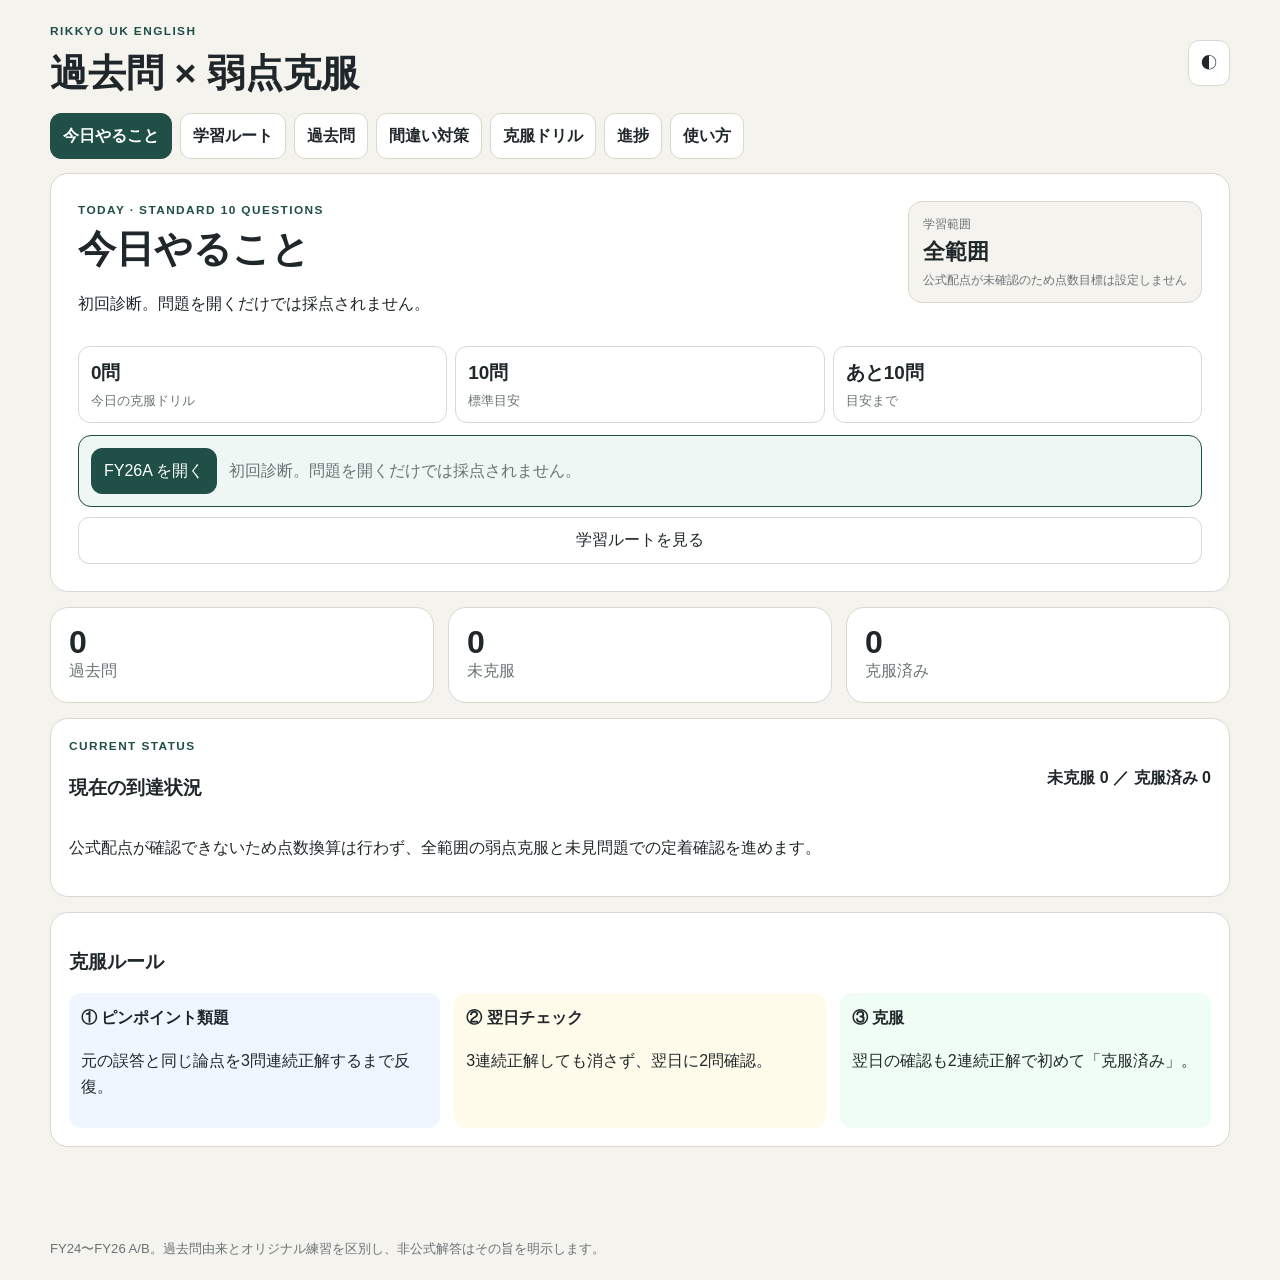
==== index.html @ 2e5125b4 "Make exam history accessible from past exams and each exam card" ====
<!doctype html>
<html lang="ja">
<head>
<meta charset="utf-8">
<meta name="viewport" content="width=device-width,initial-scale=1">
<meta name="theme-color" content="#1f4f46">
<meta name="robots" content="noindex,nofollow,noarchive,nosnippet,noimageindex">
<meta name="googlebot" content="noindex,nofollow,noarchive,nosnippet,noimageindex">
<meta name="description" content="立教英国学院 英語 FY24〜FY26 A/B 過去問×弱点克服">
<title>立教英国学院 英語｜過去問×弱点克服</title>
<link rel="stylesheet" href="schools/rikkyo/theme.css">
<link rel="stylesheet" href="ui/base.css">
<link rel="stylesheet" href="schools/rikkyo/ui-compat.css?v=20261025-history1">
<link rel="stylesheet" href="ui/writing-feedback.css">
</head>
<body>
<div id="shared-ui-header"></div>
<div id="shared-ui-nav"></div>
<main id="app"><section class="card">読み込み中…</section></main>
<div id="shared-ui-footer"></div>
<script src="engine/core.js"></script>
<script src="engine/contract.js"></script>
<script src="schools/rikkyo/config.js"></script>
<script src="schools/rikkyo/policy.js"></script>
<script src="engine/bootstrap.js"></script>
<script src="ui/contract.js"></script>
<script src="schools/rikkyo/ui.js"></script>
<script src="ui/shell.js"></script>
<script src="ui/components.js"></script>
<script src="ui/exam-session.js"></script>
<script src="ui/answer-widgets.js"></script>
<script src="ui/today-presenter.js"></script>
<script>window.ENGLISH_UI_SHELL.mount(window.ENGLISH_SCHOOL_UI);</script>
<script src="schools/rikkyo/writingTasks.js"></script>
<script src="schools/rikkyo/writingPractice.js"></script>
<script src="ui/writing-feedback.js?v=1.0.3"></script>
<script src="app.js?v=1.0.3-history1"></script>
<script src="schools/rikkyo/progressProjection.js?v=answers1"></script>
<script src="shared-progress-transport.js?v=answers1"></script>
<script src="answer-record.js?v=1"></script>
<script src="progress-sync.js?v=answers1"></script>
</body>
</html>
---- schools/rikkyo/theme.css ----
:root{--bg:#f4f3ee;--card:#fff;--paper:#fffefa;--ink:#20272a;--muted:#6b7475;--line:#d9d8d0;--brand:#1f4f46;--soft:#eef7f4;--ok:#166534;--okbg:#f0fdf4;--warn:#92400e;--warnbg:#fffbeb;--blue:#1d4ed8;--bluebg:#eff6ff;--bad:#9f1239;--badbg:#fff1f2}
html.dark{--bg:#151918;--card:#222827;--paper:#202524;--ink:#f3f6f5;--muted:#b8c1bf;--line:#414a48;--brand:#82c7ba;--soft:#17322d;--ok:#86efac;--okbg:#173321;--warn:#facc15;--warnbg:#362e13;--blue:#93c5fd;--bluebg:#172440;--bad:#fda4af;--badbg:#3a2024}

.source-block{margin:14px 0 16px;border:1px solid var(--line);border-radius:14px;overflow:hidden;background:var(--paper)}
.source-block-title{display:flex;justify-content:space-between;gap:10px;padding:10px 14px;border-bottom:1px solid var(--line);background:var(--bluebg)}
.source-block-title span{font-size:.78rem;color:var(--muted)}
.source-block .passage{border:0;border-radius:0;max-height:420px}
.source-token-list{margin-top:10px}
.token.disabled,.token:disabled{opacity:.4;cursor:not-allowed}
.missing-word-row{display:grid;grid-template-columns:minmax(0,1fr) auto;gap:8px;margin:10px 0}
.reorder-answer{min-height:52px;display:flex;align-items:center;flex-wrap:wrap;gap:6px;font-family:Georgia,"Times New Roman",serif}
@media(max-width:700px){.missing-word-row{grid-template-columns:1fr}.source-block-title{display:grid}}
/* Source token spans need explicit wrapping on narrow screens. */
.token-list{display:flex;flex-wrap:wrap;gap:7px}
---- ui/base.css ----
*{box-sizing:border-box}body{margin:0;background:var(--bg);color:var(--ink);font-family:-apple-system,BlinkMacSystemFont,"Segoe UI","Hiragino Sans","Yu Gothic",Meiryo,sans-serif;line-height:1.65}
button,input,select,textarea{font:inherit}button{cursor:pointer;border:1px solid var(--line);background:var(--card);color:var(--ink);border-radius:11px;padding:9px 12px}
button:disabled{cursor:not-allowed;opacity:.58}.today-complete{border-color:color-mix(in srgb,var(--ok) 45%,var(--line));background:var(--okbg)}.completion-mark{display:inline-flex;align-items:center;border-radius:999px;padding:8px 12px;background:var(--okbg);color:var(--ok);font-weight:900}.today-assigned{border-color:color-mix(in srgb,var(--blue) 45%,var(--line));box-shadow:inset 4px 0 0 var(--blue)}
header{max-width:1220px;margin:auto;padding:22px 20px 9px;display:flex;justify-content:space-between;align-items:center}.eyebrow{font-size:.74rem;font-weight:900;letter-spacing:.12em;color:var(--brand)}h1{margin:0;font-size:clamp(1.55rem,4vw,2.35rem)}
nav{max-width:1220px;margin:auto;padding:0 20px 14px;display:flex;gap:8px;overflow:auto}nav button{white-space:nowrap;font-weight:750}nav button.active,.primary{background:var(--brand);border-color:var(--brand);color:white}
main{max-width:1220px;margin:auto;padding:0 20px 56px}.card{background:var(--card);border:1px solid var(--line);border-radius:18px;padding:18px;margin-bottom:15px}.hero{padding:27px}.hero h2{font-size:clamp(1.5rem,4vw,2.35rem);margin:.25rem 0}
.grid{display:grid;gap:14px}.two{grid-template-columns:repeat(2,minmax(0,1fr))}.three{grid-template-columns:repeat(3,minmax(0,1fr))}.four{grid-template-columns:repeat(4,minmax(0,1fr))}.row{display:flex;gap:9px;align-items:center;flex-wrap:wrap}.space{justify-content:space-between}
.muted{color:var(--muted)}.metric{font-size:2rem;font-weight:900;line-height:1}.badge{border:1px solid var(--line);border-radius:999px;padding:3px 8px;font-size:.75rem;font-weight:850}
.notice{background:var(--soft);border:1px solid color-mix(in srgb,var(--brand) 25%,var(--line));border-radius:12px;padding:12px}.okbox{background:var(--okbg);border-radius:12px;padding:12px}.warnbox{background:var(--warnbg);border-radius:12px;padding:12px}.bluebox{background:var(--bluebg);border-radius:12px;padding:12px}
.tabs{display:flex;gap:8px;overflow:auto;margin-bottom:14px}.year.selected{background:var(--brand);color:white}
.route-inline{display:flex;align-items:center;gap:7px;overflow:auto}.route-inline span{min-width:58px;text-align:center;padding:7px 9px;border:1px solid var(--line);border-radius:999px;font-weight:900}.route-inline span.done{background:var(--okbg);color:var(--ok)}.route-inline b{color:var(--muted)}.route-list{display:grid;gap:12px}.route-step{display:grid;grid-template-columns:48px 1fr;gap:14px}.route-number{width:42px;height:42px;border-radius:50%;display:grid;place-items:center;background:var(--brand);color:#fff;font-weight:900}.route-main h3{margin:0}.route-recs{margin:12px 0;padding:10px 12px;border-left:4px solid var(--blue);background:var(--bluebg);border-radius:8px}.route-recs p{margin:4px 0 0;line-height:1.65}.route-step.protected{border-color:color-mix(in srgb,var(--warn) 45%,var(--line));background:var(--warnbg)}.status-pill{border:1px solid var(--line);border-radius:999px;padding:4px 9px;font-size:.78rem;font-weight:850}.attempt-bar{display:flex;align-items:center;justify-content:space-between;gap:10px;position:sticky;top:0;z-index:8;background:var(--card);border:1px solid var(--line);border-radius:12px;padding:9px 12px;margin-bottom:12px;box-shadow:0 4px 14px rgba(0,0,0,.08)}.attempt-summary{display:grid}.attempt-actions{display:flex!important;gap:6px}.attempt-toggle{display:none}.timer{font-variant-numeric:tabular-nums;font-weight:950;background:var(--bluebg);color:var(--blue);border-radius:999px;padding:6px 11px;white-space:nowrap}.timer.over{background:var(--soft);color:var(--brand)}.timer.practice{color:var(--muted);background:var(--bg)}
.exam-gate fieldset{border:1px solid var(--line);border-radius:13px;margin:14px 0;padding:12px;display:grid;gap:8px}.exam-gate legend{font-weight:900;padding:0 6px}.exam-gate label{display:block}.exam-gate input[type=radio]{width:20px;height:20px;vertical-align:middle}.exam-gate input[type=number]{width:90px;padding:7px;border:1px solid var(--line);border-radius:8px;background:var(--card);color:var(--ink)}
.examgrid{display:grid;grid-template-columns:minmax(0,1.4fr) minmax(340px,.6fr);gap:15px;align-items:start}.answerpanel{position:sticky;top:10px;max-height:90vh;overflow:hidden;display:flex;flex-direction:column}.answer-sheet-head{display:flex;justify-content:space-between;align-items:center;gap:8px;flex:0 0 auto}.answer-sheet-head>div{display:flex;align-items:center;justify-content:space-between;gap:10px;width:100%}.answer-sheet-head h3{margin:0}.sheet-actions{display:flex;gap:6px}.answer-sheet-body{min-height:0;overflow:auto}.sheet-toggle{display:none}.answer-jumps{display:flex;gap:6px;overflow-x:auto;position:sticky;top:0;z-index:3;background:var(--card);padding:8px 0}.answer-jumps button{white-space:nowrap;padding:6px 9px;font-size:.8rem;font-weight:800}.grade-button{width:100%;margin-top:10px}
.paper-page{background:var(--paper);border:1px solid var(--line);border-radius:14px;padding:20px;margin-bottom:14px;box-shadow:0 6px 18px rgba(0,0,0,.04)}.paper-text{font-family:Georgia,"Times New Roman","Yu Mincho",serif;font-size:.96rem;line-height:1.7}.paper-line{white-space:pre-wrap;overflow-wrap:anywhere;min-height:1.7em}.answer-pattern-line{white-space:pre;overflow-x:auto;overscroll-behavior-inline:contain;padding:2px 0 6px;scrollbar-width:thin}.subpart-line{margin-top:7px;font-weight:650}.page-label{display:flex;justify-content:space-between;align-items:center;gap:8px;font-size:.78rem;color:var(--muted);margin-bottom:12px;padding-bottom:8px;border-bottom:1px solid var(--line)}.page-label span{color:var(--brand);font-weight:900}.major-heading{display:grid;grid-template-columns:auto 1fr;gap:10px;align-items:start;margin:4px 0 14px;padding:12px;background:var(--bluebg);border-left:6px solid var(--blue);border-radius:10px;font-family:-apple-system,BlinkMacSystemFont,"Segoe UI","Hiragino Sans","Yu Gothic",Meiryo,sans-serif;scroll-margin-top:12px}.major-heading span{white-space:nowrap;background:var(--blue);color:white;border-radius:999px;padding:3px 10px;font-weight:900}.major-heading strong{font-size:1.03rem}.subquestion-heading{white-space:pre-wrap;overflow-wrap:anywhere;margin:13px 0 3px;padding:6px 8px;border-left:3px solid var(--brand);background:color-mix(in srgb,var(--soft) 60%,transparent);font-weight:800;scroll-margin-top:12px}.focus-flash{animation:focusFlash 1.3s ease}@keyframes focusFlash{0%,100%{box-shadow:none}35%{box-shadow:0 0 0 4px color-mix(in srgb,var(--blue) 45%,transparent)}}
.paper-underline{text-decoration-line:underline;text-decoration-thickness:2px;text-underline-offset:.17em;text-decoration-skip-ink:none;font-weight:600}
.answer-help{display:grid;gap:3px;background:var(--bluebg);border-radius:12px;padding:11px 12px;margin-bottom:8px;font-size:.86rem}.answer-help span{color:var(--muted)}
.q{border-bottom:1px solid var(--line);padding:14px 0}.q:last-child{border-bottom:0}.q input,.q select,.q textarea{width:100%;padding:11px;border:1px solid var(--line);border-radius:10px;background:var(--card);color:var(--ink);margin-top:6px}.q.good{background:var(--okbg);padding:10px;border-radius:10px}.q.bad{background:var(--soft);padding:10px;border-radius:10px}.q.manual{background:var(--warnbg);padding:10px;border-radius:10px}.q-meta{display:flex;justify-content:space-between;align-items:center;gap:8px}.q-meta button{padding:4px 8px;font-size:.76rem;color:var(--blue);font-weight:800}
.input-guide{display:block;margin-top:7px;font-size:.82rem;color:var(--muted)}.answer-options{display:grid;grid-template-columns:repeat(4,minmax(0,1fr));gap:7px;margin-top:7px}.answer-kana{min-height:43px;padding:7px;font-weight:900;font-size:1rem}.answer-kana.selected{background:var(--brand);border-color:var(--brand);color:#fff;box-shadow:0 0 0 2px color-mix(in srgb,var(--brand) 25%,transparent)}
.component-picker{margin-top:9px;border:1px solid var(--line);border-radius:10px;padding:8px}.component-picker.needs-input{border-color:var(--warn)}.component-picker summary{font-weight:800;cursor:pointer}.component-picker label{display:block;padding:5px}.component-picker input{width:auto!important;margin:0 6px 0 0!important}
.official-guide{margin-top:8px;border:1px solid color-mix(in srgb,var(--blue) 35%,var(--line));border-radius:10px;padding:8px;background:var(--bluebg)}.official-guide summary{cursor:pointer;font-weight:900;color:var(--blue)}.official-answer{white-space:pre-wrap;overflow-wrap:anywhere;line-height:1.55}
.ai-grading-box{margin-top:10px;padding:10px;border:1px solid color-mix(in srgb,var(--blue) 35%,var(--line));border-radius:12px;background:color-mix(in srgb,var(--bluebg) 68%,var(--card))}.ai-grading-title,.ai-input-foot,.ai-score-head,.ai-feedback-actions{display:flex;align-items:center;justify-content:space-between;gap:10px}.ai-grading-title span{padding:3px 8px;border-radius:999px;background:var(--blue);color:#fff;font-size:.72rem;font-weight:900}.ai-grading-box textarea{min-height:120px;resize:vertical}.ai-input-foot{margin-top:7px}.ai-input-foot span,.ai-feedback-actions small{color:var(--muted);font-size:.78rem}.ai-input-foot button{font-weight:850}.ai-status{min-height:1.2em;margin-top:6px;color:var(--blue)}.ai-feedback{margin-top:12px;padding-top:12px;border-top:1px solid var(--line)}.ai-feedback.stale{opacity:.76}.ai-score-head>div{display:grid}.ai-score-head>div>span{font-size:.78rem;color:var(--muted)}.ai-score-head strong{font-size:2rem;line-height:1;color:var(--brand)}.ai-score-head strong small{font-size:.85rem}.ai-score-head>span{font-weight:850}.ai-stale{padding:8px;border-radius:8px;background:var(--warnbg);font-weight:750}.ai-breakdown{display:grid;grid-template-columns:repeat(5,minmax(0,1fr));gap:5px;margin-top:10px}.ai-breakdown div{display:grid;gap:2px;padding:7px;background:var(--card);border:1px solid var(--line);border-radius:8px;text-align:center}.ai-breakdown span{font-size:.68rem;color:var(--muted)}.ai-reasons,.ai-strengths{margin-top:10px}.ai-reasons ul,.ai-strengths ul{margin:.4rem 0;padding-left:1.25rem}.ai-reasons li,.ai-strengths li{margin:.25rem 0}.ai-issues h4{margin:12px 0 6px}.ai-issue{padding:9px 10px;margin-top:7px;border-left:4px solid var(--warn);border-radius:8px;background:var(--card)}.ai-issue.must-fix{border-left-color:var(--brand)}.ai-issue>div{display:flex;justify-content:space-between;gap:8px}.ai-issue>div span{font-size:.72rem;color:var(--muted)}.ai-issue p{margin:.35rem 0;line-height:1.55}.ai-issue del{color:var(--brand)}.ai-issue ins{color:var(--ok);text-decoration:none;font-weight:800}.ai-revision{margin-top:10px;border:1px solid var(--line);border-radius:9px;padding:8px}.ai-revision summary{cursor:pointer;font-weight:850}.ai-revision p{white-space:pre-wrap}.ai-feedback-actions{align-items:flex-start;flex-wrap:wrap;margin-top:10px}.ai-feedback-actions small{margin-left:auto}.ai-feedback-actions button:disabled{opacity:.5}
.drill-ai-actions{display:flex;align-items:center;gap:10px;flex-wrap:wrap;margin:8px 0}.drill-ai-actions button{font-weight:850}.drill-card>.ai-feedback{padding:12px;border:1px solid color-mix(in srgb,var(--blue) 35%,var(--line));border-radius:12px;background:var(--bluebg);margin-bottom:10px}
.selection-summary{display:flex;justify-content:space-between;gap:8px;align-items:center;min-height:39px;margin-top:6px;padding:7px 10px;background:var(--bg);border:1px dashed var(--line);border-radius:9px}.selection-summary span{color:var(--muted);font-size:.78rem}.answer-clear{margin-top:7px;padding:6px 9px;font-size:.8rem}.score-input{display:grid;grid-template-columns:42px minmax(65px,1fr) auto 42px;gap:6px;align-items:center;margin-top:7px}.score-input input{margin:0!important;text-align:center;font-weight:900;font-size:1.05rem}.score-input button{min-height:43px;padding:5px;font-size:1.1rem;font-weight:900}.score-input span{white-space:nowrap;font-weight:800}.previous-answer{margin-top:8px;padding:7px;background:color-mix(in srgb,var(--card) 70%,transparent);border-radius:7px}
.tiny{font-size:.8rem}.wrong{border-left:5px solid var(--brand)}.skill{color:var(--blue);font-weight:800}.progress{height:10px;background:var(--line);border-radius:999px;overflow:hidden}.progress span{display:block;height:100%;background:var(--brand)}
.drill-card{max-width:760px;margin:auto}.drill-head h2{margin:.2rem 0}.drill-mode{font-size:.78rem;font-weight:800;letter-spacing:.04em;color:var(--brand)}.streak-label{font-weight:800;font-variant-numeric:tabular-nums}.drill-origin{color:var(--muted);font-size:.94rem}.drill-kind{display:inline-block;margin-top:4px;color:var(--muted);font-size:.78em;font-weight:500}.drill-prompt{margin-top:.35rem}.choices{display:grid;gap:8px}.choice{text-align:left;width:100%;min-height:50px;display:flex;align-items:center;justify-content:space-between;gap:12px}.choice.correct{background:var(--okbg);border-color:var(--ok);box-shadow:inset 4px 0 0 var(--ok)}.choice.wrong{background:var(--soft);border-color:var(--brand);box-shadow:inset 4px 0 0 var(--brand)}.choice-mark{flex:0 0 auto;font-size:.78rem;font-weight:900}.correct-mark{color:var(--ok)}.wrong-mark{color:var(--brand)}.drill-feedback{margin-top:14px;scroll-margin-top:12px}.drill-feedback>h3{margin:.1rem 0 .8rem}.learning-point{border-left:4px solid var(--ok);background:color-mix(in srgb,var(--okbg) 76%,var(--card));border-radius:9px;padding:10px 12px}.notice .learning-point{border-left-color:var(--brand)}.learning-point p{margin:.25rem 0 0}.drill-details{margin-top:10px;border:1px solid var(--line);border-radius:10px;background:var(--card);padding:9px 11px}.drill-details summary{cursor:pointer;font-weight:850}.explanation-row{margin-top:10px;padding-top:10px;border-top:1px solid var(--line)}.explanation-row p{margin:.2rem 0;white-space:pre-wrap}.drill-next{display:flex;align-items:center;gap:10px;flex-wrap:wrap;margin-top:14px}.drill-next small{color:var(--muted)}.tokens{display:flex;gap:7px;flex-wrap:wrap}.token{border:1px solid var(--line);background:var(--bg);padding:6px 8px;border-radius:8px}.reorder-answer{min-height:46px;border:1px dashed var(--line);border-radius:10px;padding:8px;margin:10px 0}
textarea{width:100%;min-height:145px;padding:10px;border:1px solid var(--line);border-radius:10px;background:var(--card);color:var(--ink)}
table{width:100%;border-collapse:collapse}th,td{text-align:left;border-bottom:1px solid var(--line);padding:9px;vertical-align:top}.table{overflow:auto}
.result-hero{text-align:center}.score-total{display:inline-block;margin-top:8px;padding:8px 14px;border-radius:999px;background:var(--bluebg);color:var(--blue);font-weight:900}.listening-input{width:90px;padding:8px;border:1px solid var(--line);border-radius:9px;background:var(--card);color:var(--ink);font-weight:900}.goal-grid{display:grid;grid-template-columns:repeat(4,minmax(0,1fr));gap:9px}.goal-card{display:grid;gap:3px;padding:12px;border:1px solid var(--line);border-radius:12px}.goal-card b{font-size:1.25rem}.goal-card span{color:var(--muted);font-size:.85rem}.goal-card.stable{background:var(--okbg);border-color:var(--ok)}.backup-box{margin-top:14px;border-top:1px solid var(--line);padding-top:12px}.file-button{display:inline-flex;align-items:center;border:1px solid var(--line);border-radius:11px;padding:9px 12px;cursor:pointer}.file-button input{display:none}.backup-box select{padding:7px;border:1px solid var(--line);border-radius:8px;background:var(--card);color:var(--ink)}
.today-head{display:flex;justify-content:space-between;align-items:flex-start;gap:18px}.goal-block{display:grid;min-width:150px;padding:12px 14px;border:1px solid var(--line);border-radius:14px;background:var(--bg)}.goal-block span,.goal-block small{font-size:.76rem;color:var(--muted)}.goal-block strong{font-size:1.35rem}.goal-selector{display:flex;align-items:center;gap:8px;flex-wrap:wrap;margin:18px 0 12px}.goal-selector>span{font-weight:800}.target-chip{border-radius:999px;font-weight:900}.target-chip.selected{background:var(--brand);border-color:var(--brand);color:#fff}.goal-eta{display:grid;grid-template-columns:repeat(3,minmax(0,1fr));gap:8px}.goal-eta article{display:flex;justify-content:space-between;align-items:center;gap:8px;border:1px solid var(--line);border-radius:12px;padding:10px}.goal-eta article.selected,.goal-card.selected{border-color:var(--brand);box-shadow:inset 0 0 0 1px var(--brand)}.goal-eta article div{display:grid}.goal-eta article small{color:var(--muted)}.goal-eta-note{font-size:.78rem;color:var(--muted);margin:.5rem 0 1rem}.today-list{display:grid;gap:8px;margin-top:14px}.today-list article{display:grid;grid-template-columns:32px minmax(0,1fr) auto;align-items:center;gap:10px;padding:10px;border:1px solid var(--line);border-radius:12px;background:var(--card)}.today-list article>span{width:28px;height:28px;display:grid;place-items:center;border-radius:50%;background:var(--bg);font-weight:900}.today-list article>div{display:grid;min-width:0}.today-list article small{color:var(--muted)}.drill-prompt{white-space:pre-wrap;overflow-wrap:anywhere}.word-count{text-align:right;color:var(--muted);font-size:.85rem;margin-top:-5px;margin-bottom:8px}.answer-kana small{display:block;font-size:.7rem;font-weight:600;line-height:1.2;overflow-wrap:anywhere}.choice.selected{background:var(--bluebg);border-color:var(--blue)}
.daily-summary{display:grid;grid-template-columns:repeat(3,minmax(0,1fr));gap:8px;margin:12px 0}.daily-summary article{display:grid;gap:2px;padding:10px 12px;border:1px solid var(--line);border-radius:12px;background:var(--card)}.daily-summary b{font-size:1.18rem}.daily-summary small{color:var(--muted)}.learning-actions{display:grid;gap:10px}.alternative-actions{display:flex;align-items:center;gap:8px;flex-wrap:wrap}.alternative-actions b{width:100%;font-size:.86rem;color:var(--muted)}.queued-actions{display:grid;gap:5px;margin-top:10px;padding:10px 12px;border:1px dashed var(--line);border-radius:11px;color:var(--muted)}.queued-actions b{color:var(--ink)}.future-confirmations{display:grid;gap:7px;margin-top:14px;padding:12px;border:1px solid color-mix(in srgb,var(--blue) 35%,var(--line));border-radius:12px;background:var(--bluebg)}.future-confirmations>div{display:grid;grid-template-columns:110px minmax(0,1fr);gap:8px}.future-confirmations small{color:var(--muted)}.resume-action{display:flex;align-items:center;gap:12px;flex-wrap:wrap;padding:12px;border:1px solid var(--brand);border-radius:13px;background:var(--soft)}.resume-action span{color:var(--muted)}.self-parts{display:grid;gap:10px;margin-bottom:10px}.self-parts label{display:grid;gap:4px}.self-parts textarea{min-height:76px}.self-parts span{justify-self:end;color:var(--muted);font-size:.84rem}
footer{max-width:1220px;margin:auto;padding:20px;color:var(--muted);font-size:.82rem}
@media(max-width:940px){.examgrid{display:block;padding-bottom:37dvh}.examgrid:has(.sheet-expanded){padding-bottom:62dvh}.examgrid:has(.sheet-collapsed){padding-bottom:72px}.answerpanel{position:fixed;z-index:40;left:10px;right:10px;bottom:max(8px,env(safe-area-inset-bottom));top:auto;height:35dvh;max-height:35dvh;margin:0;padding:8px 12px;border-radius:16px;box-shadow:0 -8px 30px rgba(0,0,0,.22);transition:height .2s ease,max-height .2s ease}.answerpanel.sheet-expanded{height:60dvh;max-height:60dvh}.answerpanel.sheet-collapsed{height:54px;max-height:54px}.answerpanel.sheet-collapsed .answer-sheet-body{display:none}.sheet-toggle{display:block;white-space:nowrap;padding:6px 9px;font-size:.82rem;font-weight:800}.answer-sheet-head>div{width:auto}.answer-sheet-head{min-height:34px}.answer-sheet-head h3{font-size:1.05rem}.answer-sheet-head span{font-size:.82rem}.answer-sheet-body{padding-top:3px}.answer-help{display:none}.answer-jumps{padding:5px 0}.answer-options{grid-template-columns:repeat(4,minmax(0,1fr))}.q{padding:10px 0}.attempt-bar{position:relative;top:auto;box-shadow:none}.attempt-toggle{display:block}}
@media(max-width:700px){.two,.three,.four{grid-template-columns:1fr}.goal-grid{grid-template-columns:repeat(2,minmax(0,1fr))}.today-head{display:grid}.goal-block{width:100%}.goal-eta,.daily-summary{grid-template-columns:1fr}.future-confirmations>div{grid-template-columns:1fr;gap:2px}.today-list article{grid-template-columns:28px minmax(0,1fr)}.today-list article button{grid-column:2;justify-self:start}.paper-page{padding:12px}.paper-text{font-size:.91rem}.major-heading{grid-template-columns:1fr;padding:10px}.major-heading span{justify-self:start}.major-heading strong{font-size:.98rem;line-height:1.55}.answer-kana{min-height:43px}.score-input{grid-template-columns:45px minmax(58px,1fr) auto 45px}.ai-breakdown{grid-template-columns:repeat(2,minmax(0,1fr))}.ai-input-foot,.ai-feedback-actions{align-items:stretch;display:grid}.ai-feedback-actions small{margin-left:0}.attempt-bar{display:grid;grid-template-columns:minmax(0,1fr) auto;padding:5px 8px;font-size:.78rem}.attempt-summary{min-width:0}.attempt-detail{white-space:nowrap;overflow:hidden;text-overflow:ellipsis}.attempt-bar .timer{position:fixed;z-index:45;top:max(7px,env(safe-area-inset-top));right:8px;padding:3px 7px;font-size:.74rem;line-height:1.25;box-shadow:0 2px 8px rgba(0,0,0,.18);opacity:.94;pointer-events:none}.attempt-actions{grid-column:2;grid-row:1;align-self:center}.attempt-actions button{padding:4px 7px;font-size:.76rem}.attempt-bar.attempt-compact{grid-template-columns:1fr auto;align-items:center;padding:3px 7px}.attempt-compact .attempt-role,.attempt-compact .attempt-detail,.attempt-compact .interrupt-button{display:none}.attempt-compact .attempt-summary{grid-column:1}.attempt-compact .attempt-actions{grid-column:2;grid-row:1}.route-step{grid-template-columns:38px 1fr}.route-number{width:34px;height:34px}.exam-gate{padding:18px}.route-inline{padding-bottom:5px}}
@media(max-width:700px){.drill-card{padding:14px}.drill-head{align-items:flex-start}.streak-label{font-size:.9rem}.choice{min-height:54px}.choice-mark{font-size:.74rem}.drill-next{display:grid}.drill-next .primary{width:100%}}
@media(prefers-reduced-motion:reduce){*{scroll-behavior:auto!important;animation-duration:.01ms!important;transition-duration:.01ms!important}}
---- schools/rikkyo/ui-compat.css ----
h2,h3{line-height:1.35}
.danger{color:var(--bad)}.ok{color:var(--ok);background:var(--okbg)}.warn{color:var(--warn);background:var(--warnbg)}.holdout{color:var(--bad);background:var(--badbg)}
.badbox{background:var(--badbg);border-radius:12px;padding:12px}
.exam-list{display:grid;grid-template-columns:repeat(2,minmax(0,1fr));gap:12px}.exam-card{border:1px solid var(--line);border-radius:14px;padding:14px;background:var(--card)}.exam-card h3{margin:.1rem 0}.exam-card.selected{box-shadow:inset 4px 0 0 var(--brand)}
.question{background:var(--paper);border:1px solid var(--line);border-radius:14px;padding:16px;margin-bottom:12px;scroll-margin-top:72px}.question.correct{border-left:5px solid var(--ok)}.question.incorrect{border-left:5px solid var(--bad)}.qhead{display:flex;justify-content:space-between;gap:10px;align-items:flex-start}.qhead h3{margin:0}.source-badge{font-size:.7rem;color:var(--muted)}.jp{margin:.45rem 0}.prompt{white-space:pre-wrap;font-family:Georgia,"Times New Roman","Yu Mincho",serif}.passage{white-space:pre-wrap;font-family:Georgia,"Times New Roman","Yu Mincho",serif;max-height:420px;overflow:auto;border:1px solid var(--line);border-radius:12px;padding:14px;background:var(--paper)}
input[type=text],textarea{width:100%;padding:10px 11px;border:1px solid var(--line);border-radius:9px;background:var(--card);color:var(--ink)}textarea{min-height:90px}.slot-row{display:grid;grid-template-columns:repeat(2,minmax(0,1fr));gap:8px}.choice-grid{display:grid;gap:7px;margin-top:8px}.choice-grid label{display:flex;gap:8px;align-items:flex-start;border:1px solid var(--line);border-radius:9px;padding:8px}.choice-grid input{margin-top:.35rem}.correction-row{margin:8px 0;padding:9px;border:1px solid var(--line);border-radius:9px}.correction-row label{display:flex;gap:8px;align-items:flex-start;font-weight:700}.correction-row input[type=text]{margin-top:7px}
.feedback{margin-top:10px;padding:10px;border-radius:10px;background:var(--bluebg)}.feedback.good{background:var(--okbg)}.feedback.bad{background:var(--badbg)}.answer-note{white-space:pre-wrap;font-size:.9rem}
.practice-context{white-space:pre-wrap;background:var(--bluebg);border-radius:10px;padding:10px;margin:10px 0}
@media(max-width:780px){.exam-list{grid-template-columns:1fr}.slot-row{grid-template-columns:1fr}}

/* Choice controls must not inherit full-width text-field styles from .q. */
.choice-grid label,.correction-row label{display:flex;align-items:flex-start;gap:10px;cursor:pointer;min-width:0;line-height:1.6}
.choice-grid input[type=radio],.choice-grid input[type=checkbox],.correction-row input[type=checkbox]{flex:0 0 20px;width:20px;height:20px;min-width:20px;margin:3px 0 0;padding:0;accent-color:var(--brand)}
.choice-text{display:block;flex:1;min-width:0;overflow-wrap:anywhere;text-align:left}
.q,.choice-grid,.correction-row,.slot-row,.route-main{min-width:0}
.q textarea,.q input[type=text],.reorder-answer,.practice-context,.feedback,.answer-note{overflow-wrap:anywhere}
.q textarea{resize:vertical}
.missing-word-row{display:flex;gap:8px;align-items:flex-start;flex-wrap:wrap}
.missing-word-row input{flex:1 1 120px;min-width:0;width:auto}
.q .row>b{min-width:0;overflow-wrap:anywhere}
@media(max-width:380px){.answer-sheet-head{flex-wrap:wrap}.sheet-actions{gap:4px}.sheet-actions button{padding:5px 7px}.page-label{flex-wrap:wrap}.q .row.space{gap:6px}}


/* Labelled error correction: choose one source symbol, then rewrite its phrase. */
.error-label-field{border:0;padding:0;margin:10px 0;min-width:0}
.error-label-field legend,.error-correction-text{font-weight:700;font-size:.9rem}
.error-label-options{display:flex;gap:8px;flex-wrap:wrap}
.error-label-options label{display:flex;align-items:center;justify-content:center;gap:8px;min-width:64px;min-height:44px;border:1px solid var(--line);border-radius:9px;padding:8px 12px;cursor:pointer;background:var(--card)}
.error-label-options label:has(input:checked){border-color:var(--brand);box-shadow:inset 0 0 0 1px var(--brand)}
.q .error-label-options input[type=radio]{width:18px;height:18px;min-width:18px;margin:0;padding:0;accent-color:var(--brand)}
.error-correction-text{display:block}
.error-correction-text input{display:block;margin-top:6px}

.answer-review {scroll-margin-top:1rem}.review-answer-grid{display:grid;grid-template-columns:repeat(2,minmax(0,1fr));gap:12px}.review-answer-grid>div{padding:12px;background:var(--paper);border:1px solid #8993a3;border-radius:8px;overflow-wrap:anywhere}.answer-review pre{white-space:pre-wrap;font:inherit}.answer-review summary{cursor:pointer;padding:12px 0}.review-status{font-weight:700}.review-filters{display:flex;flex-wrap:wrap;gap:8px;margin:16px 0}.review-filters [aria-pressed=true]{outline:3px solid #4775d1}.review-part{padding:8px;border-bottom:1px solid #8993a3}.review-part.bad{border-left:4px solid #c23b48}.review-part.good{border-left:4px solid #28835b}@media(max-width:600px){.review-answer-grid{grid-template-columns:1fr}}


.exam-tabs{display:flex;gap:8px;margin:0 0 16px}.exam-tabs button{flex:1}.exam-tabs [aria-pressed=true]{background:var(--brand);color:white}.history-row{display:flex;justify-content:space-between;align-items:center;gap:16px;padding:16px 0;border-bottom:1px solid var(--line)}.history-row h3,.history-row p{margin:4px 0}.history-row>div{min-width:0;overflow-wrap:anywhere}.history-row button{flex-shrink:0}@media(max-width:600px){.history-row{align-items:flex-start;flex-direction:column}.history-row button{width:100%}}
---- ui/writing-feedback.css ----
.ai-grading-box{margin-top:10px;padding:10px;border:1px solid color-mix(in srgb,var(--blue) 35%,var(--line));border-radius:12px;background:color-mix(in srgb,var(--bluebg) 68%,var(--card))}.ai-grading-title,.ai-input-foot,.ai-score-head,.ai-feedback-actions{display:flex;align-items:center;justify-content:space-between;gap:10px}.ai-grading-title span{padding:3px 8px;border-radius:999px;background:var(--blue);color:#fff;font-size:.72rem;font-weight:900}.ai-grading-box textarea{min-height:120px;resize:vertical}.ai-input-foot{margin-top:7px}.ai-input-foot span,.ai-feedback-actions small{color:var(--muted);font-size:.78rem}.ai-input-foot button{font-weight:850}.ai-status{min-height:1.2em;margin-top:6px;color:var(--blue)}.ai-feedback{margin-top:12px;padding-top:12px;border-top:1px solid var(--line)}.ai-feedback.stale{opacity:.76}.ai-score-head>div{display:grid}.ai-score-head>div>span{font-size:.78rem;color:var(--muted)}.ai-score-head strong{font-size:2rem;line-height:1;color:var(--brand)}.ai-score-head strong small{font-size:.85rem}.ai-score-head>span{font-weight:850}.ai-stale{padding:8px;border-radius:8px;background:var(--warnbg);font-weight:750}.ai-breakdown{display:grid;grid-template-columns:repeat(5,minmax(0,1fr));gap:5px;margin-top:10px}.ai-breakdown div{display:grid;gap:2px;padding:7px;background:var(--card);border:1px solid var(--line);border-radius:8px;text-align:center}.ai-breakdown span{font-size:.68rem;color:var(--muted)}.ai-reasons,.ai-strengths{margin-top:10px}.ai-reasons ul,.ai-strengths ul{margin:.4rem 0;padding-left:1.25rem}.ai-reasons li,.ai-strengths li{margin:.25rem 0}.ai-issues h4{margin:12px 0 6px}.ai-issue{padding:9px 10px;margin-top:7px;border-left:4px solid var(--warn);border-radius:8px;background:var(--card)}.ai-issue.must-fix{border-left-color:var(--brand)}.ai-issue>div{display:flex;justify-content:space-between;gap:8px}.ai-issue>div span{font-size:.72rem;color:var(--muted)}.ai-issue p{margin:.35rem 0;line-height:1.55}.ai-issue del{color:var(--brand)}.ai-issue ins{color:var(--ok);text-decoration:none;font-weight:800}.ai-revision{margin-top:10px;border:1px solid var(--line);border-radius:9px;padding:8px}.ai-revision summary{cursor:pointer;font-weight:850}.ai-revision p{white-space:pre-wrap}.ai-feedback-actions{align-items:flex-start;flex-wrap:wrap;margin-top:10px}.ai-feedback-actions small{margin-left:auto}.ai-feedback-actions button:disabled{opacity:.5}
@media(max-width:700px){.ai-breakdown{grid-template-columns:repeat(2,minmax(0,1fr))}}
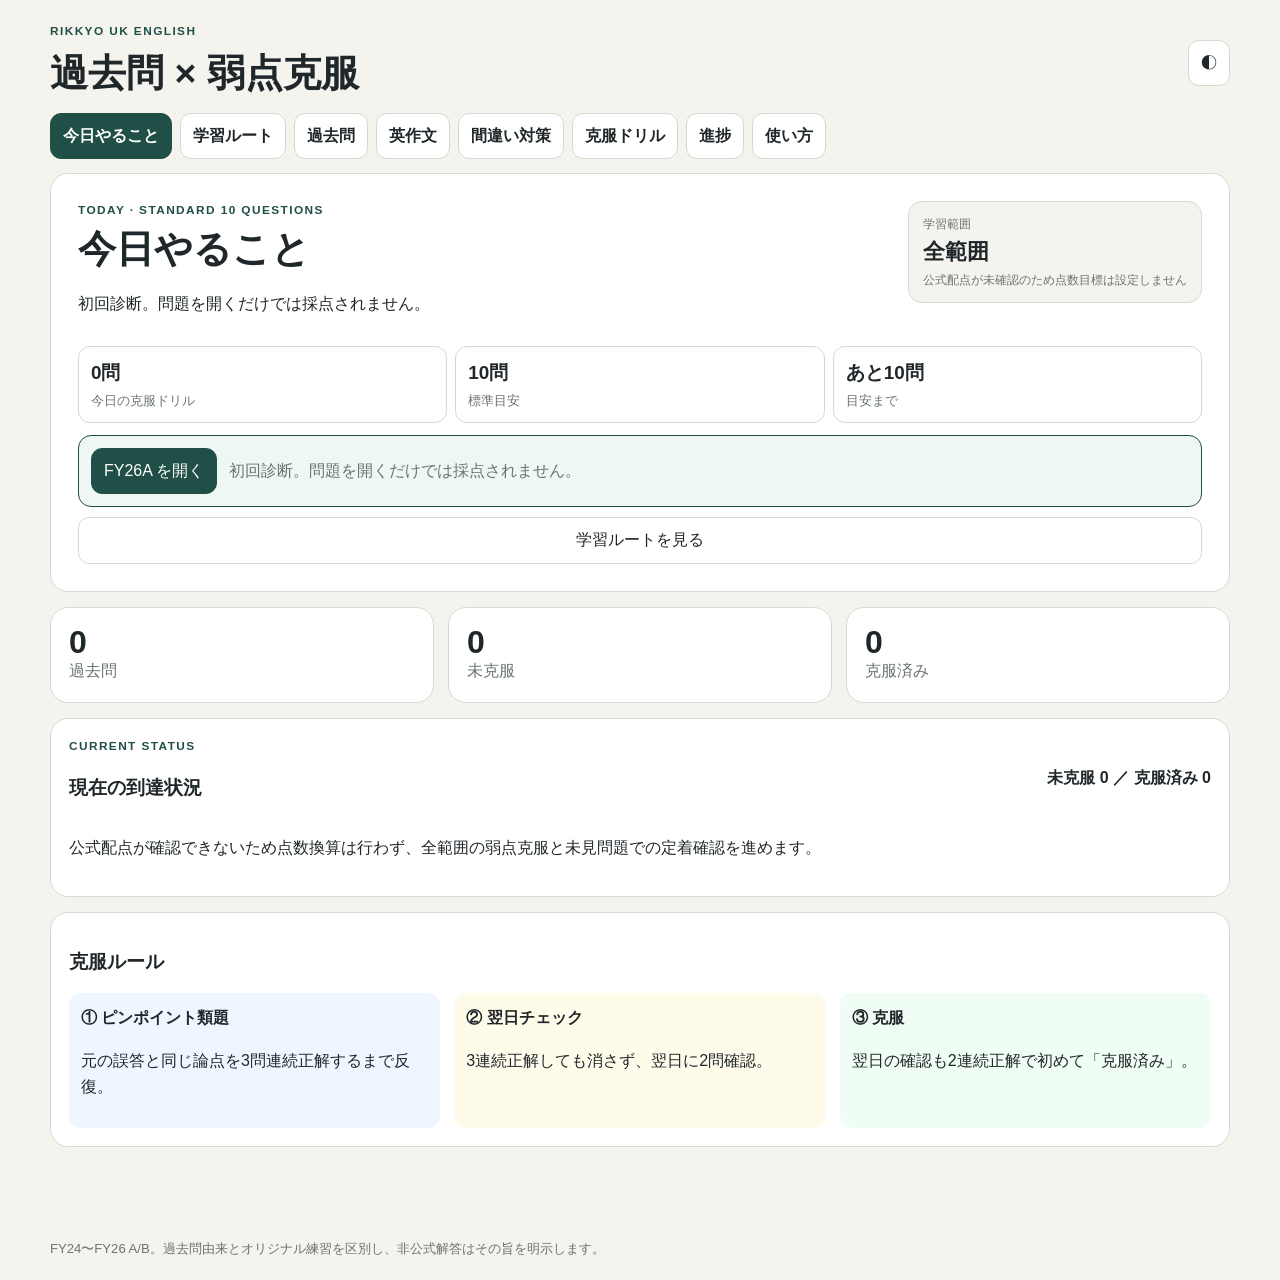
==== commit b959b9e1: "Add expandable writing hub with picture stories and immutable feedback history" ====
--- a/index.html
+++ b/index.html
@@ -10,8 +10,9 @@
 <title>立教英国学院 英語｜過去問×弱点克服</title>
 <link rel="stylesheet" href="schools/rikkyo/theme.css">
 <link rel="stylesheet" href="ui/base.css">
-<link rel="stylesheet" href="schools/rikkyo/ui-compat.css?v=20261025-history1">
+<link rel="stylesheet" href="schools/rikkyo/ui-compat.css?v=20261025-order-drill2">
 <link rel="stylesheet" href="ui/writing-feedback.css">
+<link rel="stylesheet" href="schools/rikkyo/writing.css?v=hub1">
 </head>
 <body>
 <div id="shared-ui-header"></div>
@@ -32,9 +33,10 @@
 <script src="ui/today-presenter.js"></script>
 <script>window.ENGLISH_UI_SHELL.mount(window.ENGLISH_SCHOOL_UI);</script>
 <script src="schools/rikkyo/writingTasks.js"></script>
-<script src="schools/rikkyo/writingPractice.js"></script>
+<script src="schools/rikkyo/writingPractice.js?v=hub1"></script>
+<script src="schools/rikkyo/writingHub.js?v=hub1"></script>
 <script src="ui/writing-feedback.js?v=1.0.3"></script>
-<script src="app.js?v=1.0.3-history1"></script>
+<script src="app.js?v=writing-hub1"></script>
 <script src="schools/rikkyo/progressProjection.js?v=answers1"></script>
 <script src="shared-progress-transport.js?v=answers1"></script>
 <script src="answer-record.js?v=1"></script>
--- a/schools/rikkyo/ui-compat.css
+++ b/schools/rikkyo/ui-compat.css
@@ -35,3 +35,8 @@
 
 
 .exam-tabs{display:flex;gap:8px;margin:0 0 16px}.exam-tabs button{flex:1}.exam-tabs [aria-pressed=true]{background:var(--brand);color:white}.history-row{display:flex;justify-content:space-between;align-items:center;gap:16px;padding:16px 0;border-bottom:1px solid var(--line)}.history-row h3,.history-row p{margin:4px 0}.history-row>div{min-width:0;overflow-wrap:anywhere}.history-row button{flex-shrink:0}@media(max-width:600px){.history-row{align-items:flex-start;flex-direction:column}.history-row button{width:100%}}
+
+/* Touch-sized drill controls; shared answer widget markup stays pinned. */
+#practice-order .tokens button{min-width:44px;min-height:44px}
+#practice-order .missing-word-row{margin-top:10px}
+.practice-stage{color:var(--brand);font-size:.85rem;font-weight:700}
--- a/schools/rikkyo/writing.css
+++ b/schools/rikkyo/writing.css
@@ -0,0 +1,22 @@
+.writing-catalog,.writing-editor-grid{display:grid;grid-template-columns:repeat(2,minmax(0,1fr));gap:20px;align-items:start}
+.writing-choice,.writing-editor-grid>.card{min-width:0;margin:0}
+.writing-choice img,.writing-original{display:block;width:100%;height:auto;margin:18px 0;background:#fff;border-radius:8px}
+.writing-choice button{width:100%}
+.writing-badge{display:inline-block;background:var(--soft);color:var(--brand);padding:5px 10px;border-radius:20px;font-size:.85rem}
+.writing-prompt,.writing-opening{font:1.08rem/1.7 Georgia,serif}
+.writing-opening{border-left:3px solid var(--brand);background:var(--soft);padding:10px 14px}
+.writing-editor-grid textarea{display:block;width:100%;box-sizing:border-box;min-height:285px;margin-top:12px;font:1.05rem/1.8 Georgia,serif;resize:vertical}
+.writing-results{margin-top:20px}
+.writing-results:empty{display:none}
+.writing-guide{margin:20px 0}
+.writing-model-row{display:grid;grid-template-columns:minmax(170px,1fr) minmax(0,2.7fr);gap:24px;padding:14px 0;border-top:1px solid var(--line);align-items:start}
+.writing-model-row p{margin:2px 0;overflow-wrap:anywhere}
+.writing-model-row>p{font:1.05rem/1.7 Georgia,serif}
+.writing-pattern{color:var(--brand);font:1rem/1.5 Georgia,serif}
+.writing-history{margin-top:18px}
+.writing-history>summary{font-weight:700;padding:8px 0;cursor:pointer}
+.writing-history-entry{border-top:1px solid var(--line);padding:12px 0}
+.writing-history-entry summary{padding:8px 0;cursor:pointer}
+.writing-answer{white-space:pre-wrap;overflow-wrap:anywhere;font:1.05rem/1.7 Georgia,serif}
+.writing-back{margin-bottom:14px}
+@media(max-width:700px){.writing-catalog,.writing-editor-grid{grid-template-columns:1fr}.writing-model-row{grid-template-columns:1fr;gap:8px}.writing-model-row .muted{display:inline;margin-left:8px}.writing-pattern{display:block}.writing-model-row>div{min-width:0}}
